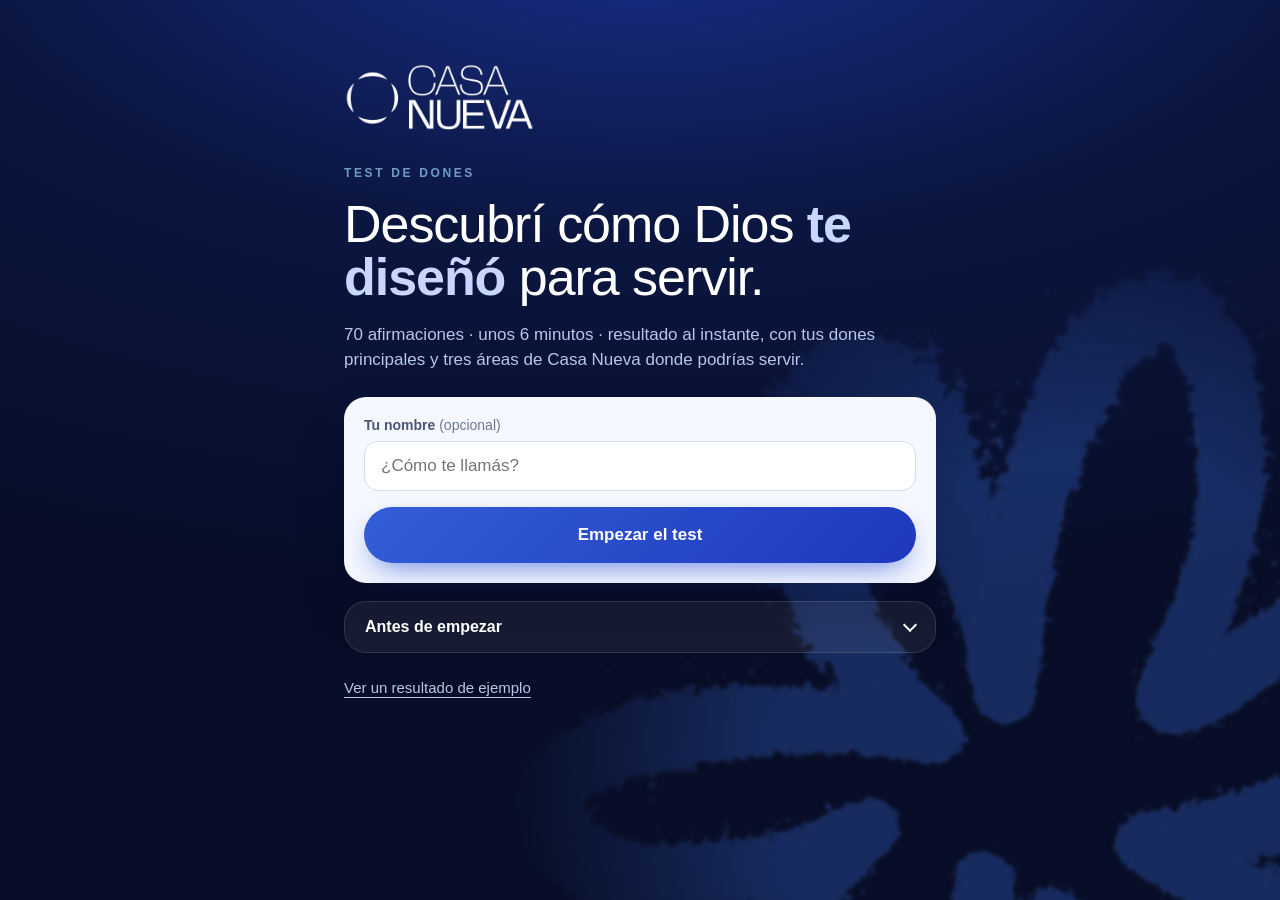
==== test-dones/index.html @ e18338e1 "Test de Dones: sitio independiente con cálculo automático y sugerencia de áreas Co-Authored-By: Clau" ====
<!doctype html>
<html lang="es">
<head>
  <meta charset="utf-8" />
  <meta name="viewport" content="width=device-width, initial-scale=1, viewport-fit=cover" />
  <title>Test de Dones · Casa Nueva</title>
  <meta name="description" content="Descubrí los dones que Dios te dio y dónde podés servir en Casa Nueva." />
  <meta name="theme-color" content="#0b1640" />
  <meta property="og:title" content="Test de Dones · Casa Nueva" />
  <meta property="og:description" content="Descubrí los dones que Dios te dio y dónde podés servir en Casa Nueva." />
  <meta property="og:image" content="assets/og.jpg" />
  <link rel="icon" type="image/png" href="assets/isologo.png" />
  <link rel="apple-touch-icon" href="assets/apple-icon.png" />
  <link rel="stylesheet" href="styles.css" />
</head>
<body>
  <div class="glow" aria-hidden="true"></div>

  <!-- INICIO -->
  <main id="inicio" class="vista" hidden>
    <section class="hero">
      <img class="logo-hero" src="assets/logo-blanco.png" alt="Casa Nueva" width="900" height="312" />
      <p class="eyebrow">Test de dones</p>
      <h1>Descubrí cómo Dios <span>te diseñó</span> para servir.</h1>
      <p class="lead">70 afirmaciones · unos 6 minutos · resultado al instante, con tus dones principales y tres áreas de Casa Nueva donde podrías servir.</p>

      <div class="card intro">
        <label class="campo" for="nombre">
          <span>Tu nombre <em>(opcional)</em></span>
          <input id="nombre" type="text" autocomplete="given-name" maxlength="60" placeholder="¿Cómo te llamás?" />
        </label>

        <div id="reanudar" class="reanudar" hidden>
          <p>Tenés un test empezado: <strong id="reanudar-progreso"></strong>.</p>
          <div class="fila">
            <button class="btn primario" id="btn-continuar">Continuar</button>
            <button class="btn fantasma" id="btn-reiniciar">Empezar de nuevo</button>
          </div>
        </div>
        <button class="btn primario grande" id="btn-empezar">Empezar el test</button>
      </div>

      <details class="card como">
        <summary>Antes de empezar <span class="chev" aria-hidden="true"></span></summary>
        <ul>
          <li><strong>No hay respuestas buenas ni malas.</strong> Respondé según lo que ves en vos, no según lo que te gustaría ser o creés que deberías ser.</li>
          <li><strong>No lo pienses mucho:</strong> la primera impresión es la que vale.</li>
          <li>Podés usar <strong>«Algunas veces» como máximo 15 veces</strong>. Te vamos llevando la cuenta.</li>
          <li>Es <strong>orientativo</strong>: una aproximación para ayudarte a buscar tus dones, no un resultado absoluto.</li>
          <li>Si cerrás la página, tu avance queda guardado en este dispositivo.</li>
        </ul>
      </details>

      <button class="link" id="btn-ejemplo">Ver un resultado de ejemplo</button>
    </section>
  </main>

  <!-- PREGUNTAS -->
  <main id="test" class="vista" hidden>
    <header class="barra">
      <button class="icono" id="btn-atras" aria-label="Afirmación anterior">
        <svg viewBox="0 0 24 24" width="22" height="22" aria-hidden="true"><path d="M15 5l-7 7 7 7" fill="none" stroke="currentColor" stroke-width="2.2" stroke-linecap="round" stroke-linejoin="round"/></svg>
      </button>
      <img class="iso" src="assets/isologo-blanco.png" alt="" width="28" height="28" />
      <div class="contador-3" id="contador-3" title="Respuestas «Algunas veces» usadas">
        <span class="tres">3</span><span id="contador-3-texto">0/15</span>
      </div>
    </header>
    <div class="progreso" role="progressbar" aria-valuemin="0" aria-valuemax="70" id="progreso"><div id="progreso-barra"></div></div>

    <section class="pregunta-wrap">
      <article class="card pregunta" id="pregunta" aria-live="polite">
        <p class="num" id="num"></p>
        <h2 id="afirmacion"></h2>
      </article>
      <div class="opciones" id="opciones" role="radiogroup" aria-label="Frecuencia"></div>
      <p class="aviso-3" id="aviso-3" hidden></p>
      <button class="btn claro" id="btn-ir-final" hidden>Ya respondí todo · ir a mis resultados</button>
      <p class="atajo">En compu: teclas <kbd>1</kbd>–<kbd>5</kbd> para responder y <kbd>←</kbd> para volver.</p>
    </section>
  </main>

  <!-- PASO FINAL -->
  <main id="final" class="vista" hidden>
    <section class="hero chico">
      <img class="iso-grande" src="assets/isologo-blanco.png" alt="" width="64" height="64" />
      <p class="eyebrow">¡Listo, respondiste las 70!</p>
      <h1>Un último detalle <span>(opcional)</span></h1>
      <p class="lead">Algunas áreas necesitan además una habilidad concreta. Marcá las que tengas para afinar la sugerencia.</p>
      <div class="chips" id="habilidades"></div>
      <button class="btn primario grande" id="btn-resultados">Ver mis resultados</button>
      <button class="link" id="btn-revisar">Volver a revisar mis respuestas</button>
    </section>
  </main>

  <!-- RESULTADOS -->
  <main id="resultados" class="vista" hidden>
    <section class="res-hero">
      <img class="logo-res" src="assets/logo-blanco.png" alt="Casa Nueva" width="900" height="312" />
      <p class="eyebrow" id="res-fecha"></p>
      <h1 id="res-titulo">Tus dones</h1>
      <p class="banner-ejemplo" id="banner-ejemplo" hidden>Resultado de ejemplo, con respuestas al azar.</p>
    </section>

    <section class="bloque">
      <h2 class="titulo-bloque"><span>01</span> Tus dones principales</h2>
      <p class="nota-empate" id="nota-empate" hidden></p>
      <div class="top-dones" id="top-dones"></div>
    </section>

    <section class="bloque">
      <h2 class="titulo-bloque"><span>02</span> Dónde podrías servir en Casa Nueva</h2>
      <div class="areas" id="areas"></div>
    </section>

    <section class="bloque">
      <h2 class="titulo-bloque"><span>03</span> Tus 14 dones, de mayor a menor</h2>
      <div class="card ranking" id="ranking"></div>
      <details class="card detalle">
        <summary>Ver el detalle (Cuadro 2) <span class="chev" aria-hidden="true"></span></summary>
        <div class="tabla-scroll"><table id="tabla"></table></div>
      </details>
    </section>

    <section class="bloque acciones">
      <button class="btn primario grande" id="btn-compartir">Compartir con mi líder</button>
      <div class="fila">
        <button class="btn claro" id="btn-imprimir">Guardar en PDF</button>
        <button class="btn claro" id="btn-otra-vez">Hacer el test de nuevo</button>
      </div>
      <p class="disclaimer">Este test es una orientación para ayudarte a descubrir los dones que Dios te dio; no es un absoluto. Conversalo con tus líderes: el servicio también se descubre sirviendo.</p>
      <img class="iso-pie" src="assets/isologo-blanco.png" alt="" width="40" height="40" />
    </section>
  </main>

  <div class="toast" id="toast" role="status" hidden></div>

  <script src="data.js"></script>
  <script src="app.js"></script>
</body>
</html>
---- test-dones/styles.css ----
/* Test de Dones · Casa Nueva
 * Paleta de marca: Azul Real #345ED7 · Azul Cobalto #1D38BD · Azul Nórdico #6F9CC5 · Gris Niebla #EDEDED · Negro #0E0F0F
 */
:root {
  --real: #345ed7;
  --cobalto: #1d38bd;
  --nordico: #6f9cc5;
  --niebla: #ededed;
  --negro: #0e0f0f;
  --noche: #070d26;
  --noche-2: #0b1640;
  --tinta: #0e1124;
  --tinta-suave: #4a5577;
  --superficie: #f6f8ff;
  --linea: #d5ddf2;
  --en-oscuro: #ffffff;
  --en-oscuro-suave: #b9c6ec;
  --radio: 22px;
  --sombra: 0 24px 60px -24px rgba(3, 8, 30, 0.65);
  --fuente: "Helvetica Neue", Helvetica, Arial, Roboto, "Segoe UI", system-ui, "Noto Sans", sans-serif;
  color-scheme: dark;
}

* { box-sizing: border-box; }
html { -webkit-text-size-adjust: 100%; }
body {
  margin: 0;
  min-height: 100dvh;
  font-family: var(--fuente);
  color: var(--en-oscuro);
  background: radial-gradient(120% 80% at 50% -10%, #1a2f8f 0%, var(--noche-2) 45%, var(--noche) 100%) fixed;
  -webkit-font-smoothing: antialiased;
  overflow-x: hidden;
}
.glow {
  position: fixed;
  inset: auto -30vmax -35vmax auto;
  width: 90vmax;
  height: 90vmax;
  background: url("assets/flor-azul.webp") center / contain no-repeat;
  opacity: 0.3;
  mix-blend-mode: screen;
  filter: blur(1.5px);
  -webkit-mask-image: radial-gradient(closest-side, #000 55%, transparent 100%);
  mask-image: radial-gradient(closest-side, #000 55%, transparent 100%);
  pointer-events: none;
  z-index: 0;
  animation: girar 120s linear infinite;
}
@keyframes girar { to { transform: rotate(360deg); } }
@media (prefers-reduced-motion: reduce) { .glow { animation: none; } * { transition: none !important; animation: none !important; } }

.vista { position: relative; z-index: 1; width: 100%; max-width: 640px; margin: 0 auto; padding: 0 16px calc(32px + env(safe-area-inset-bottom)); }
[hidden] { display: none !important; }

h1, h2, h3 { margin: 0; font-weight: 500; letter-spacing: -0.02em; }
p { margin: 0; }
.eyebrow { text-transform: uppercase; letter-spacing: 0.22em; font-size: 12px; font-weight: 600; color: var(--nordico); }

/* ---------- Inicio ---------- */
.hero { display: flex; flex-direction: column; align-items: flex-start; gap: 18px; padding-top: calc(36px + env(safe-area-inset-top)); }
.hero.chico { align-items: center; text-align: center; padding-top: calc(56px + env(safe-area-inset-top)); }
.logo-hero { width: 190px; height: auto; margin-bottom: 18px; }
.hero h1 { font-size: clamp(34px, 9vw, 52px); line-height: 1.02; font-weight: 300; }
.hero h1 span { font-weight: 600; color: #c9d6ff; }
.lead { font-size: 17px; line-height: 1.5; color: var(--en-oscuro-suave); max-width: 34em; }

.card {
  width: 100%;
  background: var(--superficie);
  color: var(--tinta);
  border-radius: var(--radio);
  box-shadow: var(--sombra);
}
.intro { padding: 20px; display: flex; flex-direction: column; gap: 16px; margin-top: 6px; }
.campo { display: flex; flex-direction: column; gap: 8px; font-size: 14px; font-weight: 600; color: var(--tinta-suave); }
.campo em { font-weight: 400; font-style: normal; opacity: 0.8; }
.campo input {
  font: inherit; font-size: 17px; font-weight: 400; color: var(--tinta);
  padding: 14px 16px; border-radius: 14px; border: 1.5px solid var(--linea); background: #fff; outline: none;
}
.campo input:focus { border-color: var(--real); box-shadow: 0 0 0 4px rgba(52, 94, 215, 0.18); }
.reanudar { background: #e7edff; border-radius: 16px; padding: 14px; display: flex; flex-direction: column; gap: 12px; font-size: 15px; }
.fila { display: flex; gap: 10px; flex-wrap: wrap; }
.fila > * { flex: 1 1 140px; }

.como { padding: 0; overflow: hidden; background: rgba(255, 255, 255, 0.06); color: var(--en-oscuro); box-shadow: none; border: 1px solid rgba(255, 255, 255, 0.12); }
details summary { list-style: none; cursor: pointer; padding: 16px 20px; font-weight: 600; display: flex; justify-content: space-between; align-items: center; }
details summary::-webkit-details-marker { display: none; }
.chev { width: 10px; height: 10px; border-right: 2px solid currentColor; border-bottom: 2px solid currentColor; transform: rotate(45deg); transition: transform 0.2s; margin-top: -4px; }
details[open] .chev { transform: rotate(-135deg); margin-top: 4px; }
.como ul { margin: 0; padding: 0 20px 18px 38px; display: grid; gap: 10px; color: var(--en-oscuro-suave); line-height: 1.45; font-size: 15px; }
.como strong { color: #fff; font-weight: 600; }

/* ---------- Botones ---------- */
.btn {
  font: inherit; font-size: 16px; font-weight: 600; border: 0; cursor: pointer;
  padding: 14px 20px; border-radius: 999px; transition: transform 0.12s, background 0.2s, box-shadow 0.2s;
  -webkit-tap-highlight-color: transparent;
}
.btn:active { transform: scale(0.98); }
.btn.grande { width: 100%; padding: 18px 22px; font-size: 17px; }
.btn.primario { background: linear-gradient(135deg, var(--real), var(--cobalto)); color: #fff; box-shadow: 0 12px 30px -10px rgba(52, 94, 215, 0.8); }
.btn.primario:hover { box-shadow: 0 16px 36px -10px rgba(52, 94, 215, 0.95); }
.btn.fantasma { background: transparent; color: var(--cobalto); box-shadow: inset 0 0 0 1.5px var(--cobalto); }
.btn.claro { background: rgba(255, 255, 255, 0.1); color: #fff; box-shadow: inset 0 0 0 1px rgba(255, 255, 255, 0.22); }
.btn.claro:hover { background: rgba(255, 255, 255, 0.16); }
.link { font: inherit; background: none; border: 0; color: var(--en-oscuro-suave); text-decoration: underline; text-underline-offset: 4px; cursor: pointer; padding: 8px 0; font-size: 15px; }
.link:hover { color: #fff; }
:focus-visible { outline: 3px solid #a9c0ff; outline-offset: 3px; }

/* ---------- Test ---------- */
.barra { display: flex; align-items: center; justify-content: space-between; padding: calc(14px + env(safe-area-inset-top)) 0 12px; }
.icono { width: 44px; height: 44px; display: grid; place-items: center; border-radius: 50%; border: 0; background: rgba(255, 255, 255, 0.08); color: #fff; cursor: pointer; }
.icono:disabled { opacity: 0.3; cursor: default; }
.iso { opacity: 0.9; }
.contador-3 { display: flex; align-items: center; gap: 8px; padding: 6px 12px 6px 6px; border-radius: 999px; background: rgba(255, 255, 255, 0.08); font-size: 14px; font-weight: 600; font-variant-numeric: tabular-nums; transition: background 0.25s; }
.contador-3 .tres { width: 26px; height: 26px; border-radius: 50%; display: grid; place-items: center; background: var(--nordico); color: var(--noche); font-size: 14px; }
.contador-3.cerca { background: rgba(255, 196, 92, 0.18); }
.contador-3.cerca .tres { background: #ffc45c; }
.contador-3.lleno { background: rgba(255, 120, 100, 0.2); }
.contador-3.lleno .tres { background: #ff8a75; }

.progreso { height: 6px; border-radius: 99px; background: rgba(255, 255, 255, 0.1); overflow: hidden; }
#progreso-barra { height: 100%; width: 0; border-radius: inherit; background: linear-gradient(90deg, var(--nordico), #9fc0ff); transition: width 0.35s ease; }

.pregunta-wrap { padding-top: 22px; display: flex; flex-direction: column; gap: 14px; }
.pregunta { padding: 26px 24px 28px; min-height: 190px; display: flex; flex-direction: column; gap: 14px; justify-content: center; }
.pregunta.entra { animation: entra 0.28s ease; }
@keyframes entra { from { opacity: 0; transform: translateY(10px); } to { opacity: 1; transform: none; } }
.num { font-size: 13px; font-weight: 700; letter-spacing: 0.12em; color: var(--real); text-transform: uppercase; }
.pregunta h2 { font-size: clamp(20px, 5.4vw, 25px); line-height: 1.32; font-weight: 500; color: var(--tinta); }

.opciones { display: grid; gap: 9px; }
.opcion {
  display: flex; align-items: center; gap: 14px; width: 100%; text-align: left;
  font: inherit; font-size: 16.5px; font-weight: 500; color: #fff;
  padding: 13px 16px; min-height: 56px; border-radius: 16px; cursor: pointer;
  background: rgba(255, 255, 255, 0.07); border: 1.5px solid rgba(255, 255, 255, 0.14);
  transition: background 0.15s, border-color 0.15s, transform 0.12s;
  -webkit-tap-highlight-color: transparent;
}
.opcion:hover:not(:disabled) { background: rgba(255, 255, 255, 0.12); border-color: rgba(255, 255, 255, 0.3); }
.opcion:active:not(:disabled) { transform: scale(0.985); }
.opcion .n { flex: none; width: 34px; height: 34px; border-radius: 50%; display: grid; place-items: center; font-weight: 700; background: rgba(255, 255, 255, 0.12); font-variant-numeric: tabular-nums; }
.opcion .dots { margin-left: auto; display: flex; gap: 4px; }
.opcion .dots i { width: 6px; height: 6px; border-radius: 50%; background: rgba(255, 255, 255, 0.2); }
.opcion .dots i.on { background: var(--nordico); }
.opcion[aria-checked="true"] { background: #fff; color: var(--tinta); border-color: #fff; }
.opcion[aria-checked="true"] .n { background: linear-gradient(135deg, var(--real), var(--cobalto)); color: #fff; }
.opcion[aria-checked="true"] .dots i.on { background: var(--real); }
.opcion:disabled { opacity: 0.38; cursor: not-allowed; }
.opcion .lim { font-size: 12px; font-weight: 600; opacity: 0.9; margin-left: auto; }

.aviso-3 { font-size: 14px; line-height: 1.4; color: #ffd690; background: rgba(255, 196, 92, 0.12); border: 1px solid rgba(255, 196, 92, 0.3); padding: 10px 14px; border-radius: 14px; }
.atajo { font-size: 13px; color: var(--en-oscuro-suave); opacity: 0.7; text-align: center; }
kbd { font-family: inherit; font-size: 12px; padding: 1px 6px; border-radius: 6px; border: 1px solid rgba(255, 255, 255, 0.3); }
@media (hover: none) { .atajo { display: none; } }

/* ---------- Paso final ---------- */
.iso-grande { width: 64px; height: 64px; }
.chips { display: flex; flex-wrap: wrap; gap: 10px; justify-content: center; margin: 6px 0 10px; }
.chip {
  font: inherit; font-size: 15px; font-weight: 500; cursor: pointer; color: #fff;
  padding: 12px 16px; border-radius: 999px; background: rgba(255, 255, 255, 0.07); border: 1.5px solid rgba(255, 255, 255, 0.18);
}
.chip[aria-pressed="true"] { background: #fff; color: var(--cobalto); border-color: #fff; }
.chip[aria-pressed="true"]::before { content: "✓ "; font-weight: 700; }

/* ---------- Resultados ---------- */
.res-hero { padding: calc(30px + env(safe-area-inset-top)) 0 8px; display: flex; flex-direction: column; gap: 12px; }
.logo-res { width: 150px; height: auto; margin-bottom: 18px; }
.res-hero h1 { font-size: clamp(32px, 8.5vw, 46px); font-weight: 300; line-height: 1.05; }
.res-hero h1 b { font-weight: 600; }
.banner-ejemplo { font-size: 14px; color: #ffd690; }
.bloque { margin-top: 34px; display: flex; flex-direction: column; gap: 14px; }
.titulo-bloque { font-size: 20px; font-weight: 500; display: flex; align-items: baseline; gap: 12px; }
.titulo-bloque span { font-size: 13px; font-weight: 700; color: var(--nordico); letter-spacing: 0.1em; }
.nota-empate { font-size: 14px; color: var(--en-oscuro-suave); line-height: 1.45; }

.top-dones { display: grid; gap: 14px; }
.don { position: relative; overflow: hidden; padding: 22px 22px 22px; display: flex; flex-direction: column; gap: 10px; }
.don.primero { background: linear-gradient(150deg, #3d68e3 0%, var(--cobalto) 60%, #142a96 100%); color: #fff; }
.don.primero::after {
  content: ""; position: absolute; right: -70px; top: -70px; width: 240px; height: 240px;
  background: url("assets/flor-blanca.webp") center / contain no-repeat; opacity: 0.22; pointer-events: none;
}
.don-cab { display: flex; align-items: center; gap: 14px; }
.puesto { flex: none; width: 46px; height: 46px; border-radius: 50%; display: grid; place-items: center; font-size: 19px; font-weight: 700; background: #e3e9fb; color: var(--cobalto); }
.don.primero .puesto { background: rgba(255, 255, 255, 0.18); color: #fff; }
.don h3 { font-size: 23px; font-weight: 600; line-height: 1.15; }
.don .sub { font-size: 13px; color: var(--tinta-suave); margin-top: 2px; }
.don.primero .sub { color: #d5defa; }
.puntaje { margin-left: auto; text-align: right; font-variant-numeric: tabular-nums; }
.puntaje b { font-size: 28px; font-weight: 600; display: block; line-height: 1; }
.puntaje small { font-size: 12px; opacity: 0.7; }
.don p.def { font-size: 16px; line-height: 1.5; position: relative; z-index: 1; }
.don .practica { font-size: 15px; line-height: 1.45; padding-left: 12px; border-left: 3px solid var(--nordico); color: var(--tinta-suave); position: relative; z-index: 1; }
.don.primero .practica { color: #e6ecff; border-color: rgba(255, 255, 255, 0.5); }
.cita { font-size: 13px; font-weight: 600; color: var(--real); letter-spacing: 0.02em; position: relative; z-index: 1; }
.don.primero .cita { color: #c9d6ff; }
.empate-tag { display: inline-block; font-size: 11px; font-weight: 700; letter-spacing: 0.08em; text-transform: uppercase; padding: 4px 8px; border-radius: 99px; background: #fff1d6; color: #7a4a00; margin-top: 4px; }

.areas { display: grid; gap: 12px; }
.area { padding: 20px 20px 18px; display: grid; grid-template-columns: auto 1fr; gap: 6px 16px; align-items: start; }
.area .ico { grid-row: span 3; width: 52px; height: 52px; border-radius: 16px; display: grid; place-items: center; background: linear-gradient(135deg, var(--real), var(--cobalto)); }
.area .ico img { width: 30px; height: 30px; }
.area h3 { font-size: 20px; font-weight: 600; display: flex; align-items: center; gap: 10px; flex-wrap: wrap; }
.area h3 small { font-size: 12px; font-weight: 700; color: var(--real); letter-spacing: 0.06em; text-transform: uppercase; }
.area p { font-size: 15px; line-height: 1.45; color: var(--tinta-suave); }
.porque { display: flex; flex-wrap: wrap; gap: 6px; margin-top: 4px; }
.porque span { font-size: 12.5px; font-weight: 600; padding: 5px 10px; border-radius: 99px; background: #e3e9fb; color: var(--cobalto); }
.porque span.hab { background: #e9f3ea; color: #1d5a2c; }

.ranking { padding: 10px 20px; }
.fila-rank { display: grid; grid-template-columns: 24px 1fr 38px; gap: 6px 12px; align-items: center; padding: 10px 0; border-bottom: 1px solid var(--linea); }
.fila-rank:last-child { border-bottom: 0; }
.fila-rank .pos { font-size: 13px; font-weight: 700; color: var(--tinta-suave); font-variant-numeric: tabular-nums; }
.fila-rank .nom { font-size: 15px; font-weight: 500; }
.fila-rank .val { font-size: 15px; font-weight: 700; text-align: right; font-variant-numeric: tabular-nums; }
.fila-rank .track { grid-column: 2 / 4; height: 8px; border-radius: 99px; background: #e5ebfa; overflow: hidden; }
.fila-rank .fill { height: 100%; border-radius: inherit; background: var(--nordico); width: 0; transition: width 0.8s cubic-bezier(0.2, 0.8, 0.2, 1); }
.fila-rank.top .fill { background: linear-gradient(90deg, var(--real), var(--cobalto)); }
.fila-rank.top .nom { font-weight: 700; }

.detalle summary { color: var(--tinta); }
.tabla-scroll { overflow-x: auto; padding: 0 12px 16px; }
table { border-collapse: collapse; width: 100%; font-size: 14px; font-variant-numeric: tabular-nums; }
th, td { padding: 8px 6px; text-align: center; border-bottom: 1px solid var(--linea); white-space: nowrap; }
th:first-child, td:first-child { text-align: left; white-space: normal; min-width: 120px; }
thead th { font-size: 12px; color: var(--tinta-suave); font-weight: 600; text-transform: uppercase; letter-spacing: 0.06em; }
td small { display: block; font-size: 10.5px; color: var(--tinta-suave); }
td.total { font-weight: 700; color: var(--cobalto); }

.acciones { align-items: stretch; }
.disclaimer { font-size: 14px; line-height: 1.5; color: var(--en-oscuro-suave); text-align: center; margin-top: 8px; }
.iso-pie { align-self: center; opacity: 0.6; margin-top: 10px; }

.toast { position: fixed; left: 50%; bottom: calc(24px + env(safe-area-inset-bottom)); transform: translateX(-50%); z-index: 10; background: #fff; color: var(--tinta); padding: 12px 18px; border-radius: 999px; font-size: 15px; font-weight: 600; box-shadow: var(--sombra); }

@media (min-width: 720px) {
  .vista { padding-left: 24px; padding-right: 24px; }
  .hero { padding-top: 64px; }
  .pregunta { padding: 34px 34px 36px; min-height: 210px; }
}

/* ---------- Impresión / PDF ---------- */
@media print {
  :root { color-scheme: light; }
  @page { margin: 14mm; }
  body { background: #fff !important; color: var(--tinta); }
  .glow, .acciones .btn, .acciones .fila, .toast, .iso-pie, .vista:not(#resultados) { display: none !important; }
  .vista { max-width: none; padding: 0; }
  .res-hero { padding-top: 0; }
  .logo-res { content: url("assets/logo-azul.png"); }
  .eyebrow, .titulo-bloque span { color: var(--real); }
  .res-hero h1, .titulo-bloque, .disclaimer { color: var(--tinta); }
  .card { box-shadow: none; border: 1px solid var(--linea); break-inside: avoid; }
  .don.primero { -webkit-print-color-adjust: exact; print-color-adjust: exact; }
  .area .ico, .fila-rank .fill { -webkit-print-color-adjust: exact; print-color-adjust: exact; }
  details.detalle > summary { display: none; }
  details.detalle .tabla-scroll { display: block; }
  .bloque { margin-top: 18px; }
}
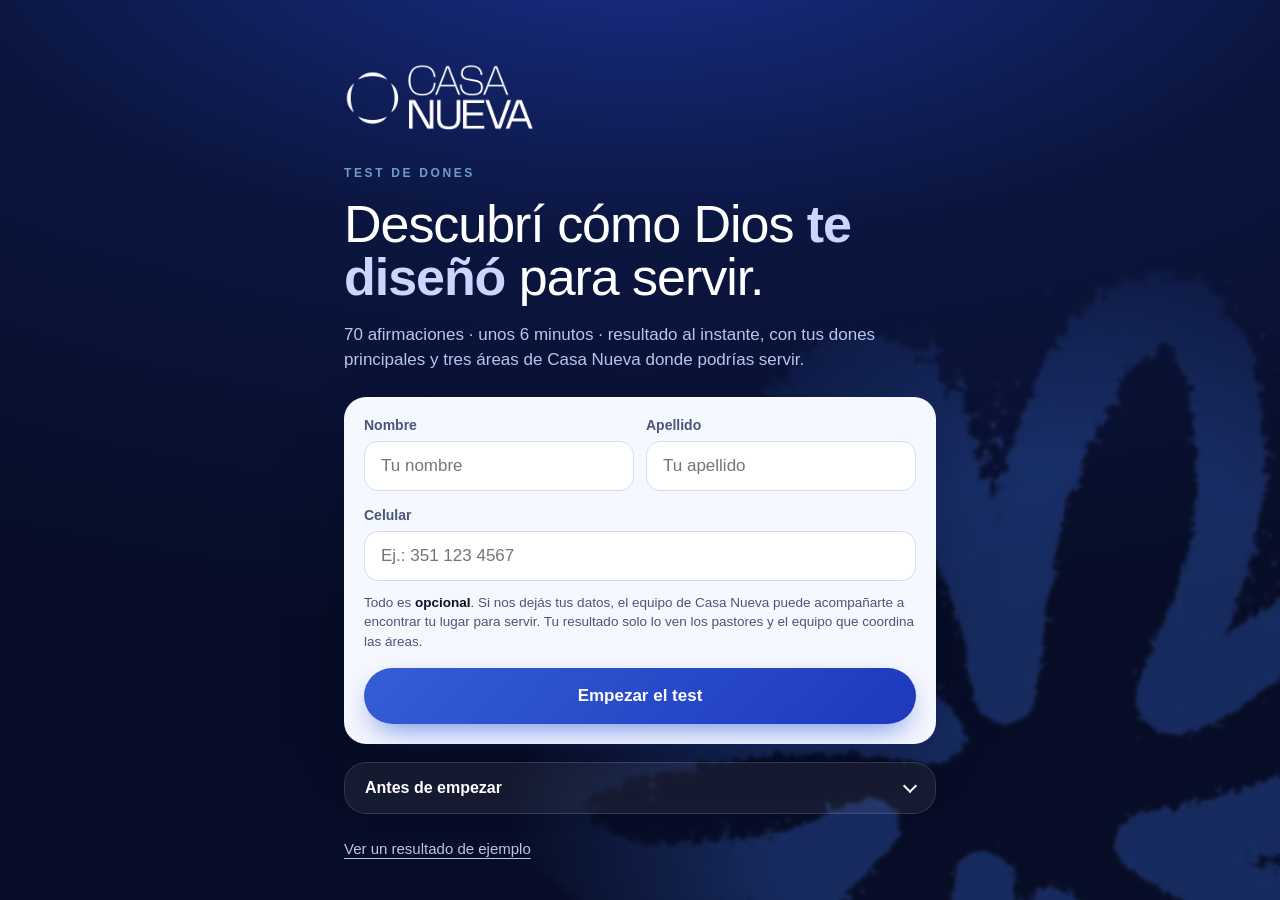
==== commit 5f7d9aa0: "Test de Dones: nombre, apellido y celular opcionales y envío del resultado a Casa Suite Co-Authored-" ====
--- a/test-dones/index.html
+++ b/test-dones/index.html
@@ -25,10 +25,22 @@
       <p class="lead">70 afirmaciones · unos 6 minutos · resultado al instante, con tus dones principales y tres áreas de Casa Nueva donde podrías servir.</p>
 
       <div class="card intro">
-        <label class="campo" for="nombre">
-          <span>Tu nombre <em>(opcional)</em></span>
-          <input id="nombre" type="text" autocomplete="given-name" maxlength="60" placeholder="¿Cómo te llamás?" />
+        <div class="campos-fila">
+          <label class="campo" for="nombre">
+            <span>Nombre</span>
+            <input id="nombre" type="text" autocomplete="given-name" maxlength="60" placeholder="Tu nombre" />
+          </label>
+          <label class="campo" for="apellido">
+            <span>Apellido</span>
+            <input id="apellido" type="text" autocomplete="family-name" maxlength="60" placeholder="Tu apellido" />
+          </label>
+        </div>
+        <label class="campo" for="celular">
+          <span>Celular</span>
+          <input id="celular" type="tel" inputmode="tel" autocomplete="tel" maxlength="30" placeholder="Ej.: 351 123 4567" />
         </label>
+        <p class="ayuda">Todo es <strong>opcional</strong>. Si nos dejás tus datos, el equipo de Casa Nueva puede acompañarte a encontrar tu lugar para servir. Tu resultado solo lo ven los pastores y el equipo que coordina las áreas.</p>
+        <input class="trampa" id="website" name="website" type="text" tabindex="-1" autocomplete="off" aria-hidden="true" />
 
         <div id="reanudar" class="reanudar" hidden>
           <p>Tenés un test empezado: <strong id="reanudar-progreso"></strong>.</p>
@@ -128,6 +140,7 @@
         <button class="btn claro" id="btn-imprimir">Guardar en PDF</button>
         <button class="btn claro" id="btn-otra-vez">Hacer el test de nuevo</button>
       </div>
+      <p class="envio" id="envio" hidden></p>
       <p class="disclaimer">Este test es una orientación para ayudarte a descubrir los dones que Dios te dio; no es un absoluto. Conversalo con tus líderes: el servicio también se descubre sirviendo.</p>
       <img class="iso-pie" src="assets/isologo-blanco.png" alt="" width="40" height="40" />
     </section>
--- a/test-dones/styles.css
+++ b/test-dones/styles.css
@@ -80,6 +80,13 @@
   padding: 14px 16px; border-radius: 14px; border: 1.5px solid var(--linea); background: #fff; outline: none;
 }
 .campo input:focus { border-color: var(--real); box-shadow: 0 0 0 4px rgba(52, 94, 215, 0.18); }
+.campos-fila { display: grid; grid-template-columns: 1fr 1fr; gap: 12px; }
+@media (max-width: 380px) { .campos-fila { grid-template-columns: 1fr; } }
+.campos-fila .campo input { min-width: 0; width: 100%; }
+.ayuda { font-size: 13.5px; line-height: 1.45; color: var(--tinta-suave); margin-top: -4px; }
+.ayuda strong { color: var(--tinta); }
+.trampa { position: absolute !important; left: -9999px; width: 1px; height: 1px; opacity: 0; }
+.envio { font-size: 14px; text-align: center; color: #bfe8cb; }
 .reanudar { background: #e7edff; border-radius: 16px; padding: 14px; display: flex; flex-direction: column; gap: 12px; font-size: 15px; }
 .fila { display: flex; gap: 10px; flex-wrap: wrap; }
 .fila > * { flex: 1 1 140px; }
@@ -249,7 +256,7 @@
   :root { color-scheme: light; }
   @page { margin: 14mm; }
   body { background: #fff !important; color: var(--tinta); }
-  .glow, .acciones .btn, .acciones .fila, .toast, .iso-pie, .vista:not(#resultados) { display: none !important; }
+  .envio, .glow, .acciones .btn, .acciones .fila, .toast, .iso-pie, .vista:not(#resultados) { display: none !important; }
   .vista { max-width: none; padding: 0; }
   .res-hero { padding-top: 0; }
   .logo-res { content: url("assets/logo-azul.png"); }
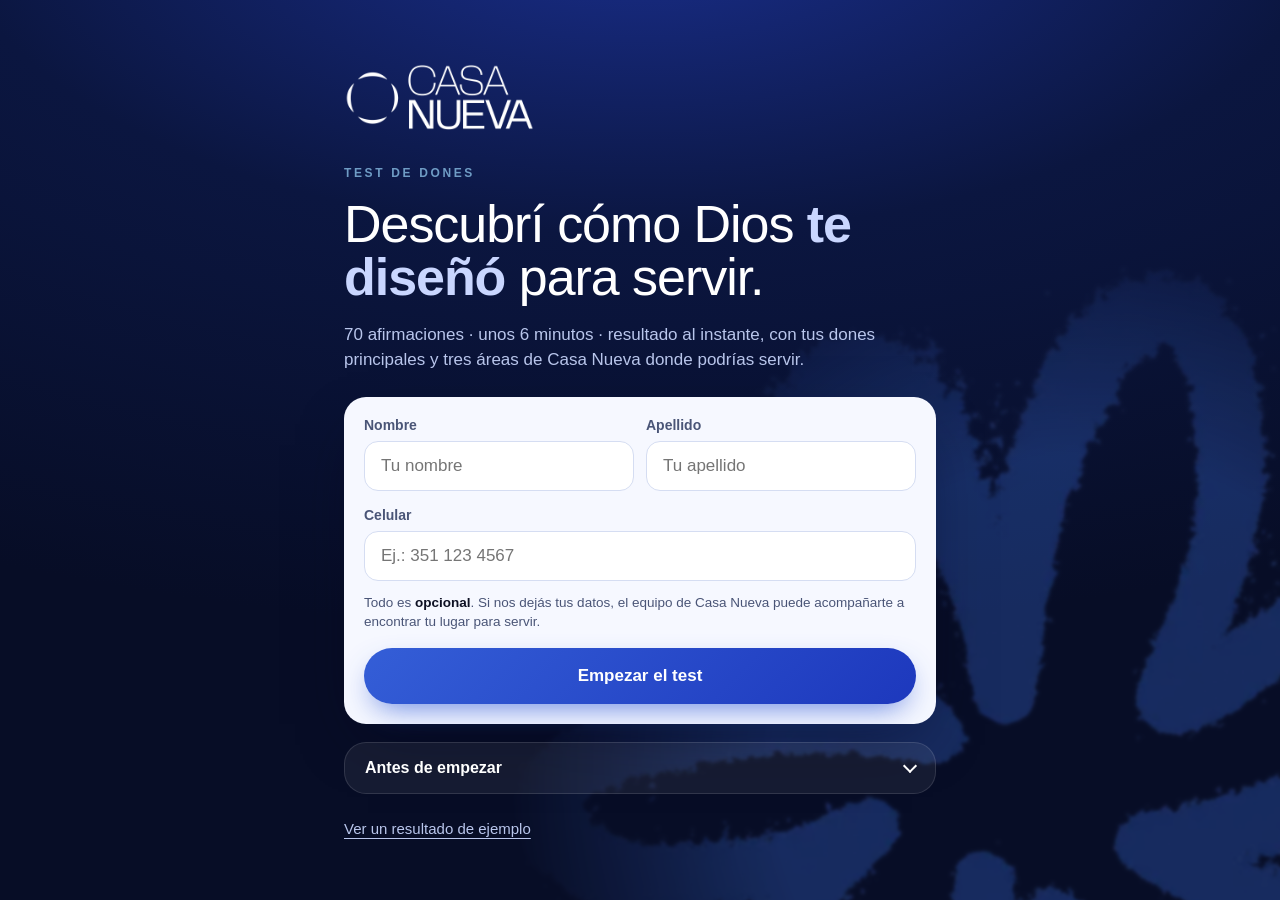
==== commit b82d0e3c: "Test de Dones: se quita la aclaración de quién ve los datos Co-Authored-By: Claude Opus 5.5 <noreply" ====
--- a/test-dones/index.html
+++ b/test-dones/index.html
@@ -39,7 +39,7 @@
           <span>Celular</span>
           <input id="celular" type="tel" inputmode="tel" autocomplete="tel" maxlength="30" placeholder="Ej.: 351 123 4567" />
         </label>
-        <p class="ayuda">Todo es <strong>opcional</strong>. Si nos dejás tus datos, el equipo de Casa Nueva puede acompañarte a encontrar tu lugar para servir. Tu resultado solo lo ven los pastores y el equipo que coordina las áreas.</p>
+        <p class="ayuda">Todo es <strong>opcional</strong>. Si nos dejás tus datos, el equipo de Casa Nueva puede acompañarte a encontrar tu lugar para servir.</p>
         <input class="trampa" id="website" name="website" type="text" tabindex="-1" autocomplete="off" aria-hidden="true" />
 
         <div id="reanudar" class="reanudar" hidden>
